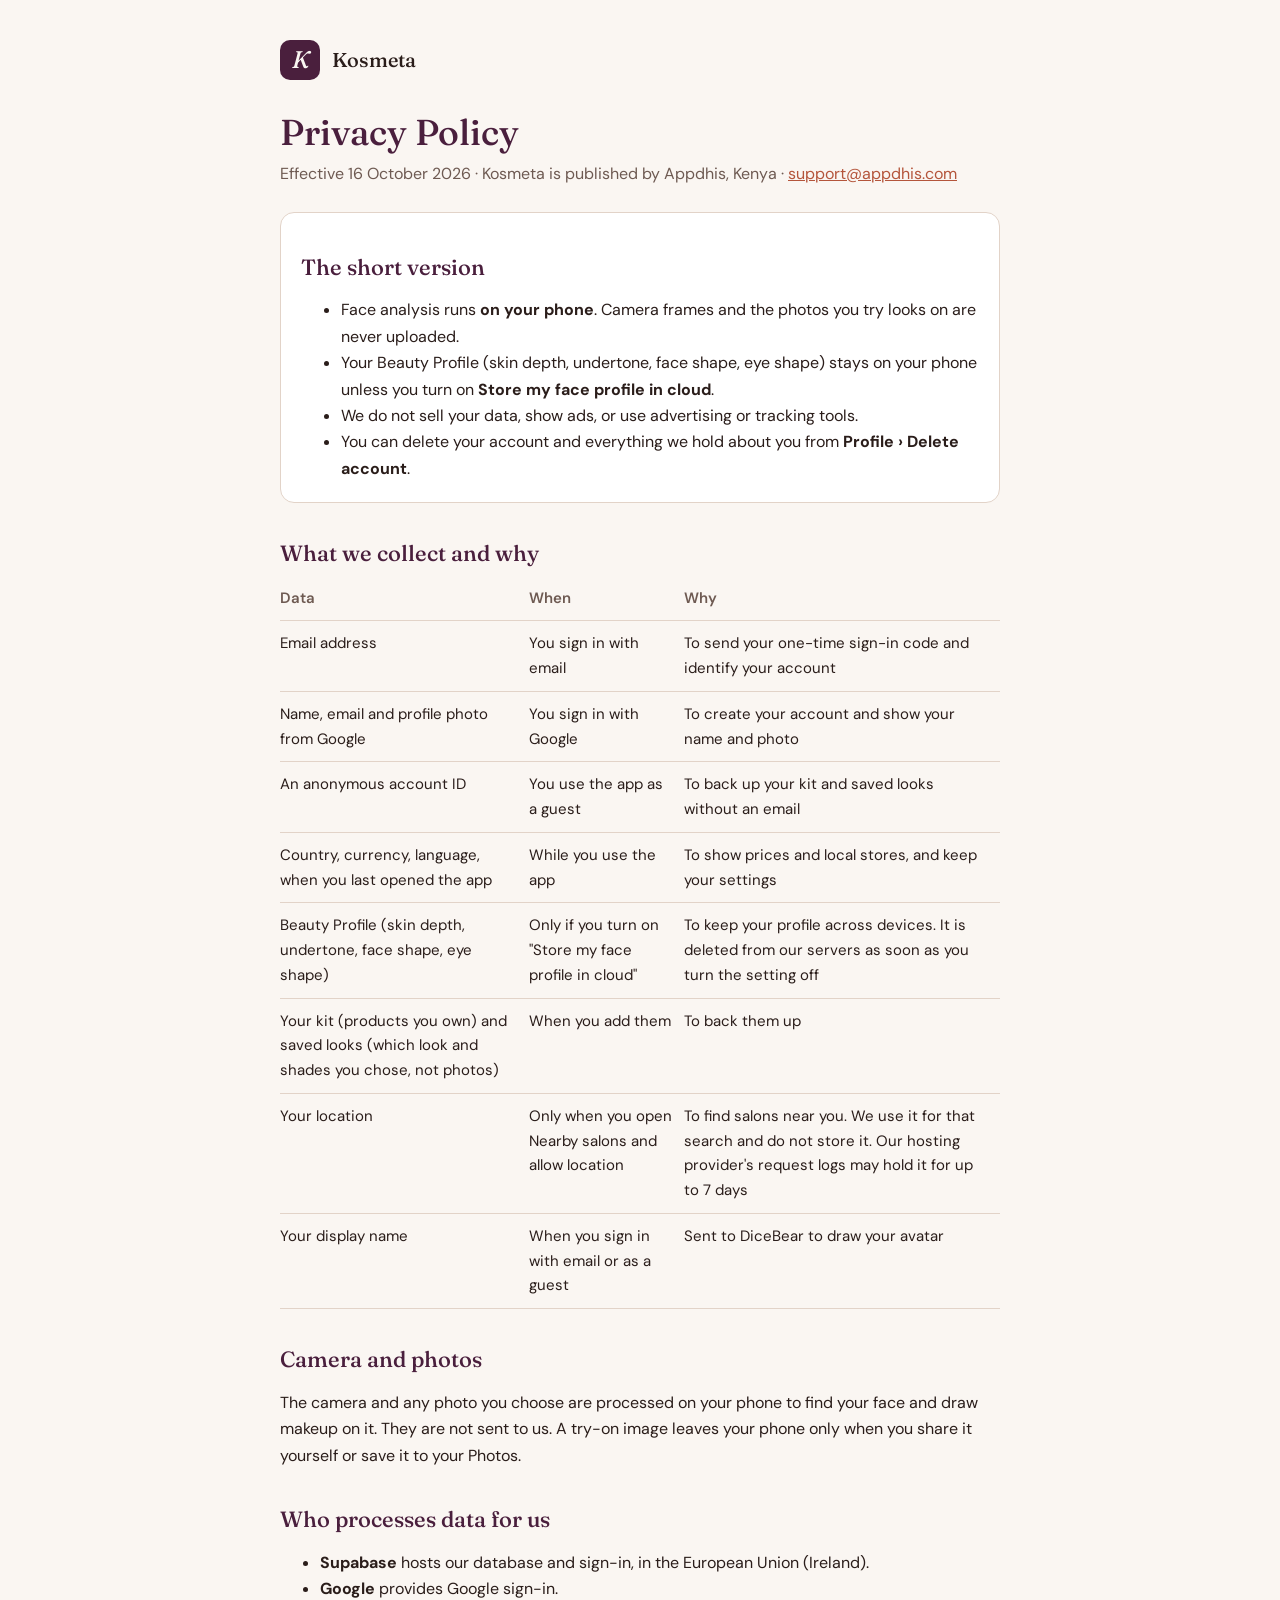
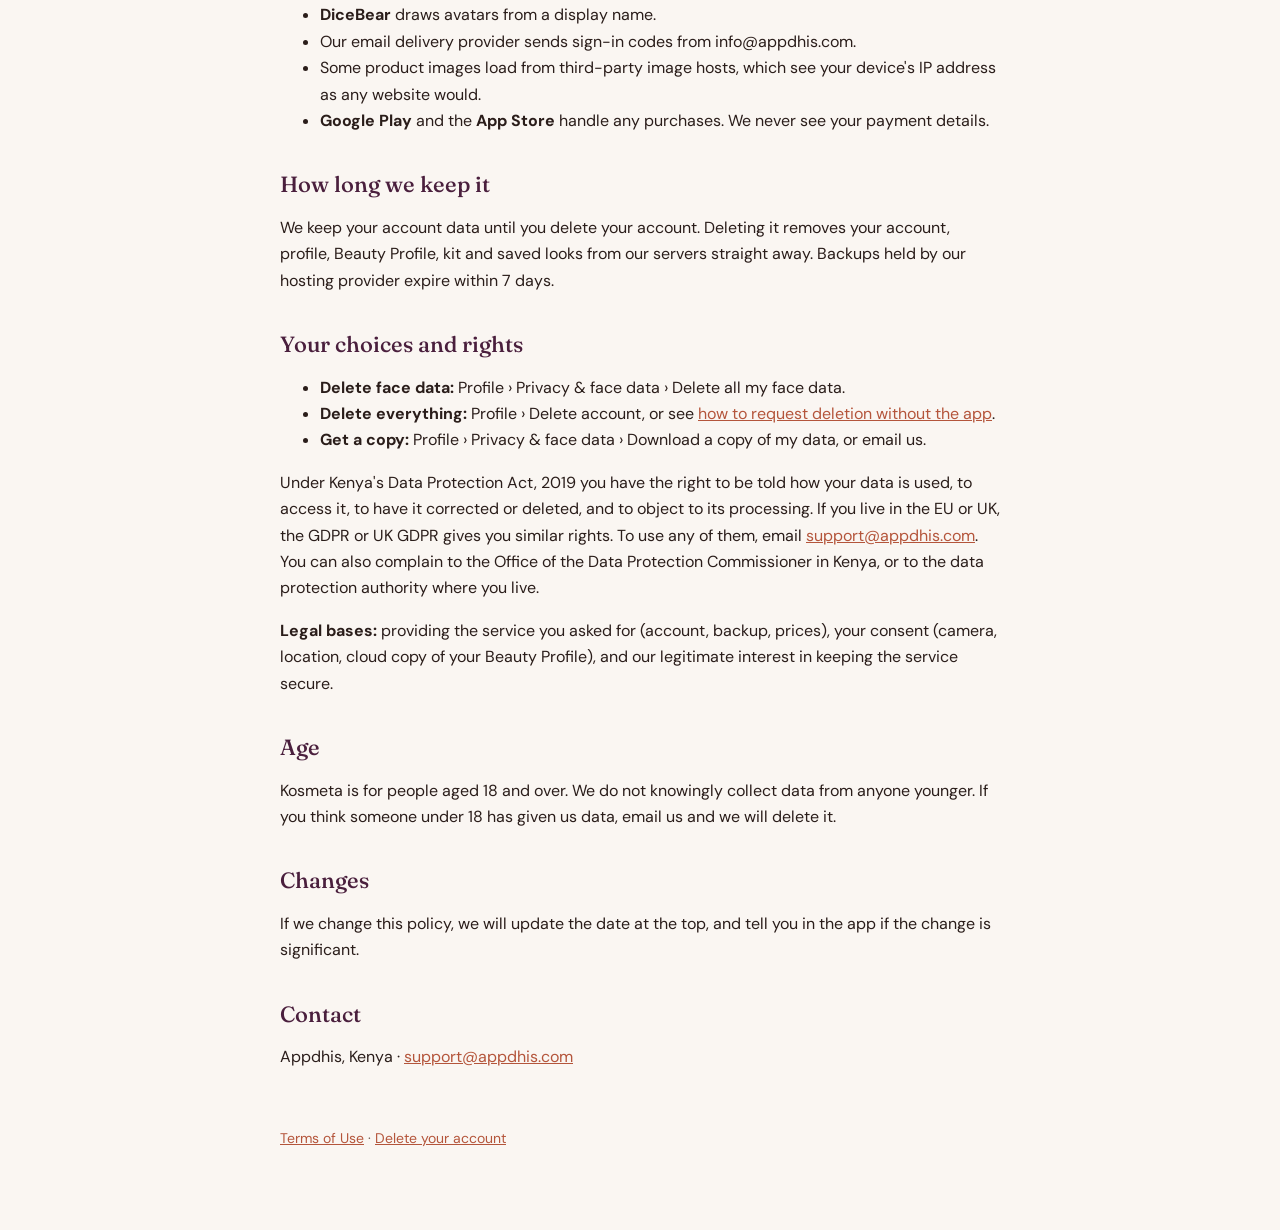
==== privacy/index.html @ b4eac3a7 "Add Kosmeta privacy policy, terms and account deletion pages" ====
<!doctype html>
<html lang="en">
<head>
  <meta charset="utf-8">
  <meta name="viewport" content="width=device-width, initial-scale=1">
  <title>Privacy Policy · Kosmeta</title>
  <meta name="description" content="How Kosmeta, by Appdhis, handles your data.">
  <link rel="preconnect" href="https://fonts.googleapis.com">
  <link rel="stylesheet" href="https://fonts.googleapis.com/css2?family=DM+Sans:wght@400;600&family=Fraunces:ital,wght@0,500;1,500&display=swap">
  <link rel="stylesheet" href="../style.css">
</head>
<body>
<main>
  <header><a href="../"><span class="mark">K</span><span class="name">Kosmeta</span></a></header>

  <h1>Privacy Policy</h1>
  <p class="meta">Effective 16 October 2026 · Kosmeta is published by Appdhis, Kenya · <a href="mailto:support@appdhis.com">support@appdhis.com</a></p>

  <div class="summary">
    <h2>The short version</h2>
    <ul>
      <li>Face analysis runs <strong>on your phone</strong>. Camera frames and the photos you try looks on are never uploaded.</li>
      <li>Your Beauty Profile (skin depth, undertone, face shape, eye shape) stays on your phone unless you turn on <strong>Store my face profile in cloud</strong>.</li>
      <li>We do not sell your data, show ads, or use advertising or tracking tools.</li>
      <li>You can delete your account and everything we hold about you from <strong>Profile › Delete account</strong>.</li>
    </ul>
  </div>

  <h2>What we collect and why</h2>
  <div class="table">
    <table>
      <thead><tr><th>Data</th><th>When</th><th>Why</th></tr></thead>
      <tbody>
        <tr><td>Email address</td><td>You sign in with email</td><td>To send your one-time sign-in code and identify your account</td></tr>
        <tr><td>Name, email and profile photo from Google</td><td>You sign in with Google</td><td>To create your account and show your name and photo</td></tr>
        <tr><td>An anonymous account ID</td><td>You use the app as a guest</td><td>To back up your kit and saved looks without an email</td></tr>
        <tr><td>Country, currency, language, when you last opened the app</td><td>While you use the app</td><td>To show prices and local stores, and keep your settings</td></tr>
        <tr><td>Beauty Profile (skin depth, undertone, face shape, eye shape)</td><td>Only if you turn on "Store my face profile in cloud"</td><td>To keep your profile across devices. It is deleted from our servers as soon as you turn the setting off</td></tr>
        <tr><td>Your kit (products you own) and saved looks (which look and shades you chose, not photos)</td><td>When you add them</td><td>To back them up</td></tr>
        <tr><td>Your location</td><td>Only when you open Nearby salons and allow location</td><td>To find salons near you. We use it for that search and do not store it. Our hosting provider's request logs may hold it for up to 7 days</td></tr>
        <tr><td>Your display name</td><td>When you sign in with email or as a guest</td><td>Sent to DiceBear to draw your avatar</td></tr>
      </tbody>
    </table>
  </div>

  <h2>Camera and photos</h2>
  <p>The camera and any photo you choose are processed on your phone to find your face and draw makeup on it. They are not sent to us. A try-on image leaves your phone only when you share it yourself or save it to your Photos.</p>

  <h2>Who processes data for us</h2>
  <ul>
    <li><strong>Supabase</strong> hosts our database and sign-in, in the European Union (Ireland).</li>
    <li><strong>Google</strong> provides Google sign-in.</li>
    <li><strong>DiceBear</strong> draws avatars from a display name.</li>
    <li>Our email delivery provider sends sign-in codes from info@appdhis.com.</li>
    <li>Some product images load from third-party image hosts, which see your device's IP address as any website would.</li>
    <li><strong>Google Play</strong> and the <strong>App Store</strong> handle any purchases. We never see your payment details.</li>
  </ul>

  <h2>How long we keep it</h2>
  <p>We keep your account data until you delete your account. Deleting it removes your account, profile, Beauty Profile, kit and saved looks from our servers straight away. Backups held by our hosting provider expire within 7 days.</p>

  <h2>Your choices and rights</h2>
  <ul>
    <li><strong>Delete face data:</strong> Profile › Privacy &amp; face data › Delete all my face data.</li>
    <li><strong>Delete everything:</strong> Profile › Delete account, or see <a href="../delete-account/">how to request deletion without the app</a>.</li>
    <li><strong>Get a copy:</strong> Profile › Privacy &amp; face data › Download a copy of my data, or email us.</li>
  </ul>
  <p>Under Kenya's Data Protection Act, 2019 you have the right to be told how your data is used, to access it, to have it corrected or deleted, and to object to its processing. If you live in the EU or UK, the GDPR or UK GDPR gives you similar rights. To use any of them, email <a href="mailto:support@appdhis.com">support@appdhis.com</a>. You can also complain to the Office of the Data Protection Commissioner in Kenya, or to the data protection authority where you live.</p>
  <p><strong>Legal bases:</strong> providing the service you asked for (account, backup, prices), your consent (camera, location, cloud copy of your Beauty Profile), and our legitimate interest in keeping the service secure.</p>

  <h2>Age</h2>
  <p>Kosmeta is for people aged 18 and over. We do not knowingly collect data from anyone younger. If you think someone under 18 has given us data, email us and we will delete it.</p>

  <h2>Changes</h2>
  <p>If we change this policy, we will update the date at the top, and tell you in the app if the change is significant.</p>

  <h2>Contact</h2>
  <p>Appdhis, Kenya · <a href="mailto:support@appdhis.com">support@appdhis.com</a></p>

  <footer><a href="../terms/">Terms of Use</a> · <a href="../delete-account/">Delete your account</a></footer>
</main>
</body>
</html>
---- style.css ----
:root {
  --bg: #faf6f2;
  --surface: #ffffff;
  --text: #2a1d1a;
  --muted: #6e5a52;
  --line: #e2d3c8;
  --brand: #4a1f3d;
  --accent: #b4553b;
}

@media (prefers-color-scheme: dark) {
  :root {
    --bg: #141011;
    --surface: #1c1617;
    --text: #f1e4da;
    --muted: #b9a69c;
    --line: #3a2f30;
    --brand: #e0b3cf;
    --accent: #e07e62;
  }
}

* {
  box-sizing: border-box;
}

body {
  margin: 0;
  background: var(--bg);
  color: var(--text);
  font: 16px/1.65 'DM Sans', system-ui, -apple-system, sans-serif;
}

main {
  max-width: 760px;
  margin: 0 auto;
  padding: 40px 20px 80px;
}

header {
  display: flex;
  align-items: center;
  gap: 12px;
  margin-bottom: 32px;
}

header a {
  display: flex;
  align-items: center;
  gap: 12px;
  color: inherit;
  text-decoration: none;
}

.mark {
  width: 40px;
  height: 40px;
  border-radius: 10px;
  background: #4a1f3d;
  color: #faf6f2;
  display: grid;
  place-items: center;
  font: italic 500 24px/1 'Fraunces', Georgia, serif;
}

.name {
  font: 500 20px/1 'Fraunces', Georgia, serif;
}

h1 {
  font: 500 36px/1.15 'Fraunces', Georgia, serif;
  margin: 0 0 8px;
  color: var(--brand);
}

h2 {
  font: 500 22px/1.3 'Fraunces', Georgia, serif;
  margin: 36px 0 8px;
  color: var(--brand);
}

.meta {
  color: var(--muted);
  margin: 0 0 24px;
}

a {
  color: var(--accent);
}

.summary {
  background: var(--surface);
  border: 1px solid var(--line);
  border-radius: 14px;
  padding: 4px 20px;
}

.table {
  overflow-x: auto;
}

table {
  width: 100%;
  border-collapse: collapse;
  font-size: 15px;
}

th,
td {
  text-align: start;
  vertical-align: top;
  padding: 10px 12px 10px 0;
  border-bottom: 1px solid var(--line);
}

th {
  color: var(--muted);
  font-weight: 600;
}

.cards {
  display: grid;
  gap: 12px;
  grid-template-columns: repeat(auto-fit, minmax(200px, 1fr));
}

.cards a {
  display: block;
  background: var(--surface);
  border: 1px solid var(--line);
  border-radius: 14px;
  padding: 18px 20px;
  color: inherit;
  text-decoration: none;
}

.cards strong {
  display: block;
  color: var(--brand);
  margin-bottom: 4px;
}

footer {
  margin-top: 56px;
  color: var(--muted);
  font-size: 14px;
}
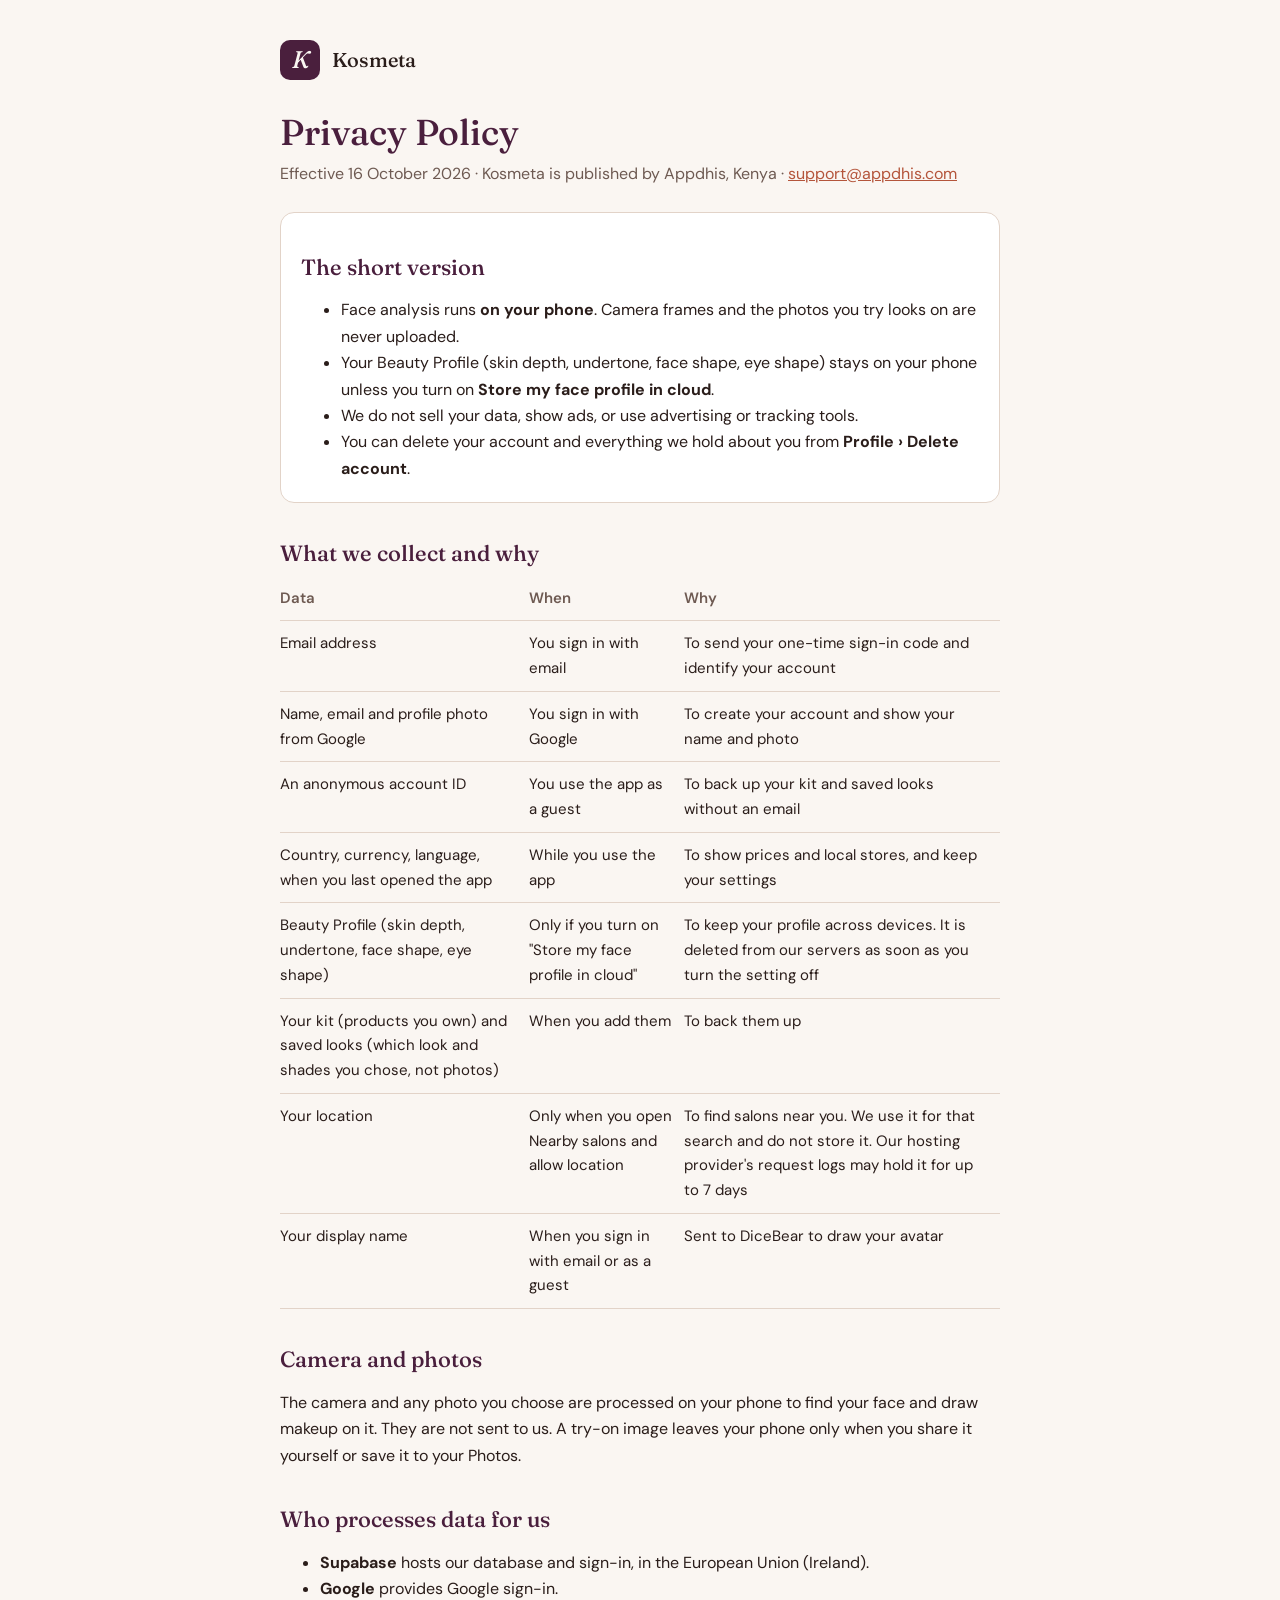
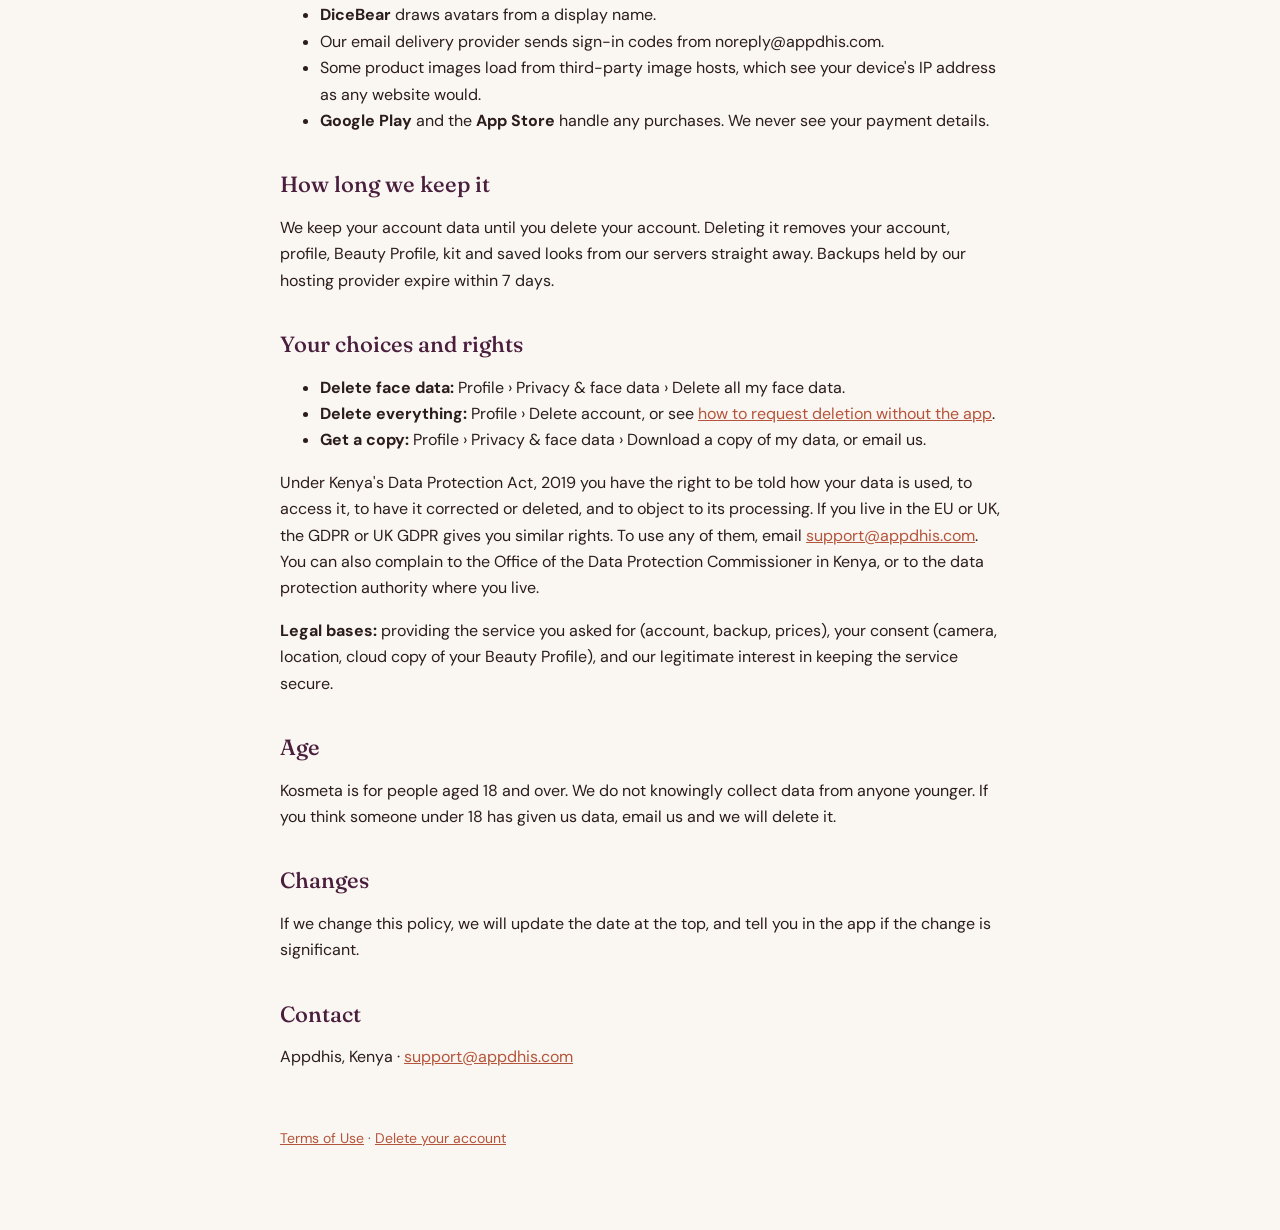
==== commit d8309135: "Sign-in codes are sent from noreply@appdhis.com" ====
--- a/privacy/index.html
+++ b/privacy/index.html
@@ -51,7 +51,7 @@
     <li><strong>Supabase</strong> hosts our database and sign-in, in the European Union (Ireland).</li>
     <li><strong>Google</strong> provides Google sign-in.</li>
     <li><strong>DiceBear</strong> draws avatars from a display name.</li>
-    <li>Our email delivery provider sends sign-in codes from info@appdhis.com.</li>
+    <li>Our email delivery provider sends sign-in codes from noreply@appdhis.com.</li>
     <li>Some product images load from third-party image hosts, which see your device's IP address as any website would.</li>
     <li><strong>Google Play</strong> and the <strong>App Store</strong> handle any purchases. We never see your payment details.</li>
   </ul>
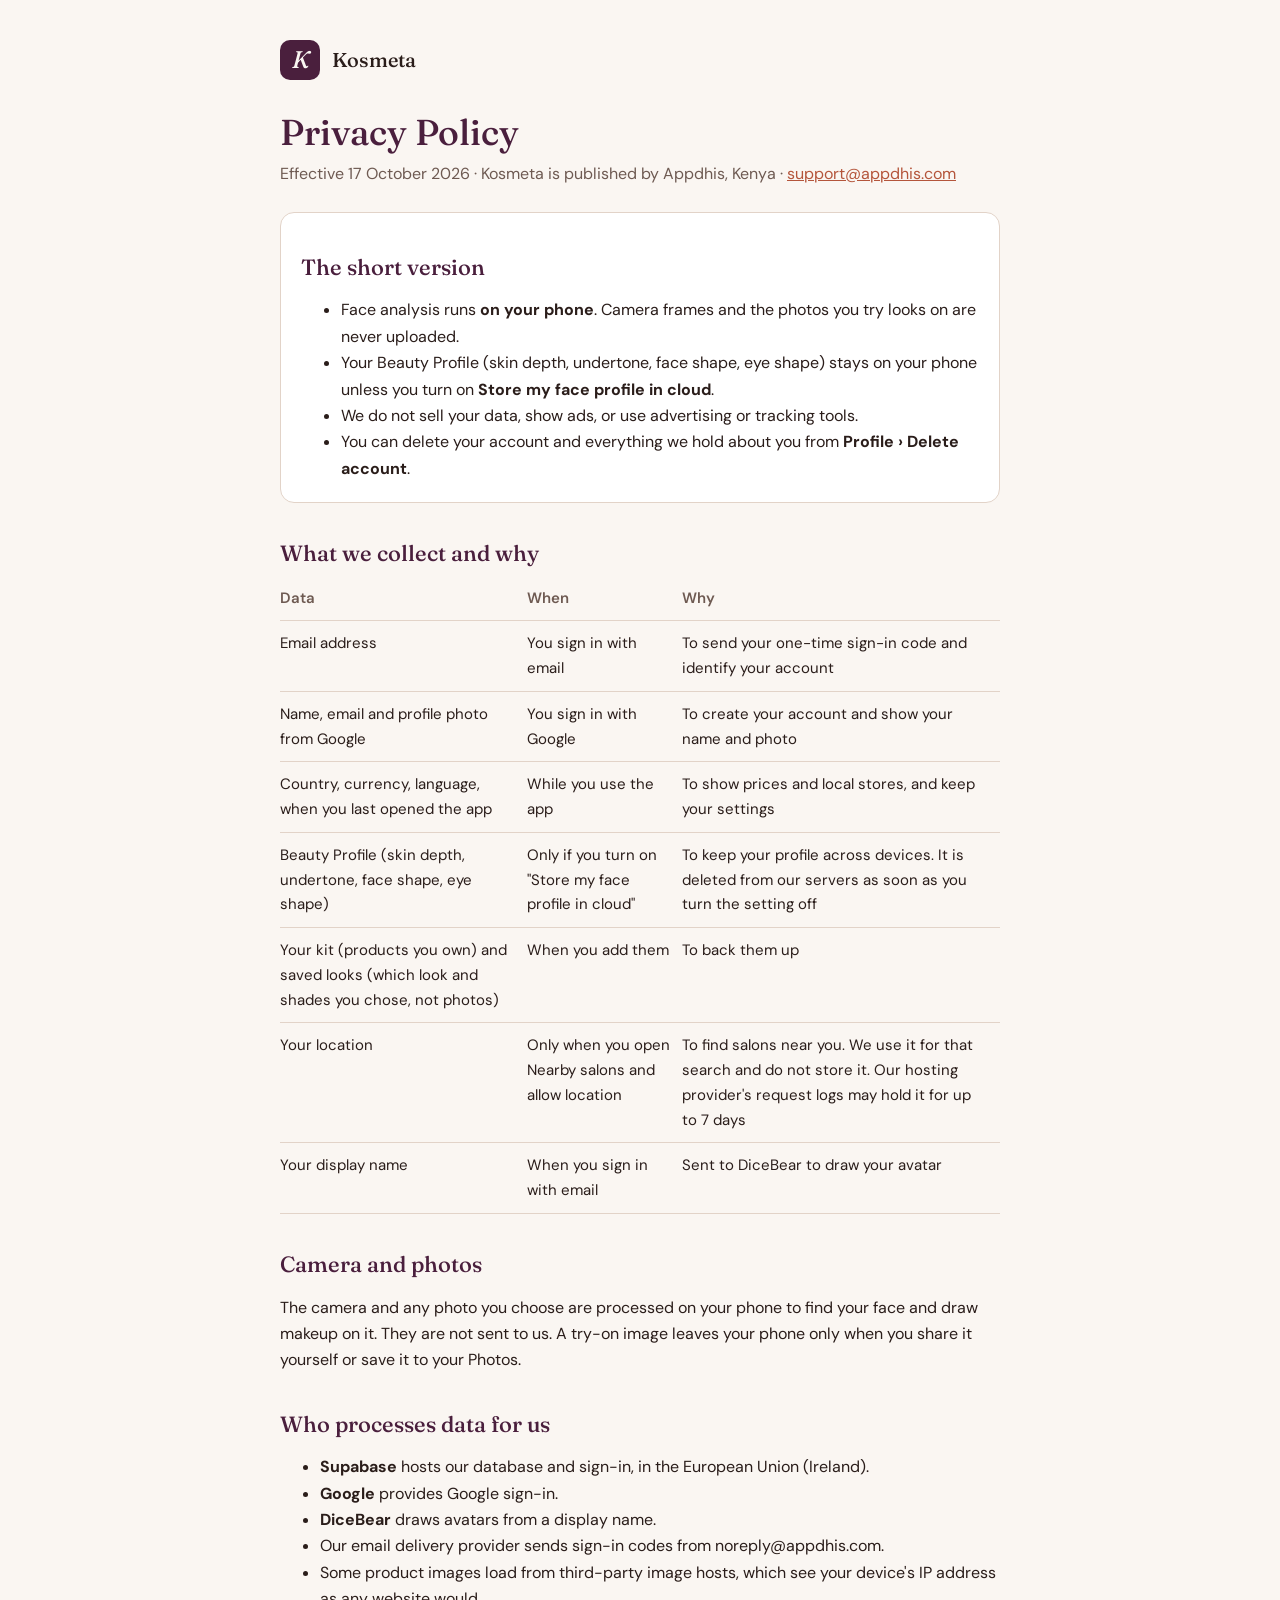
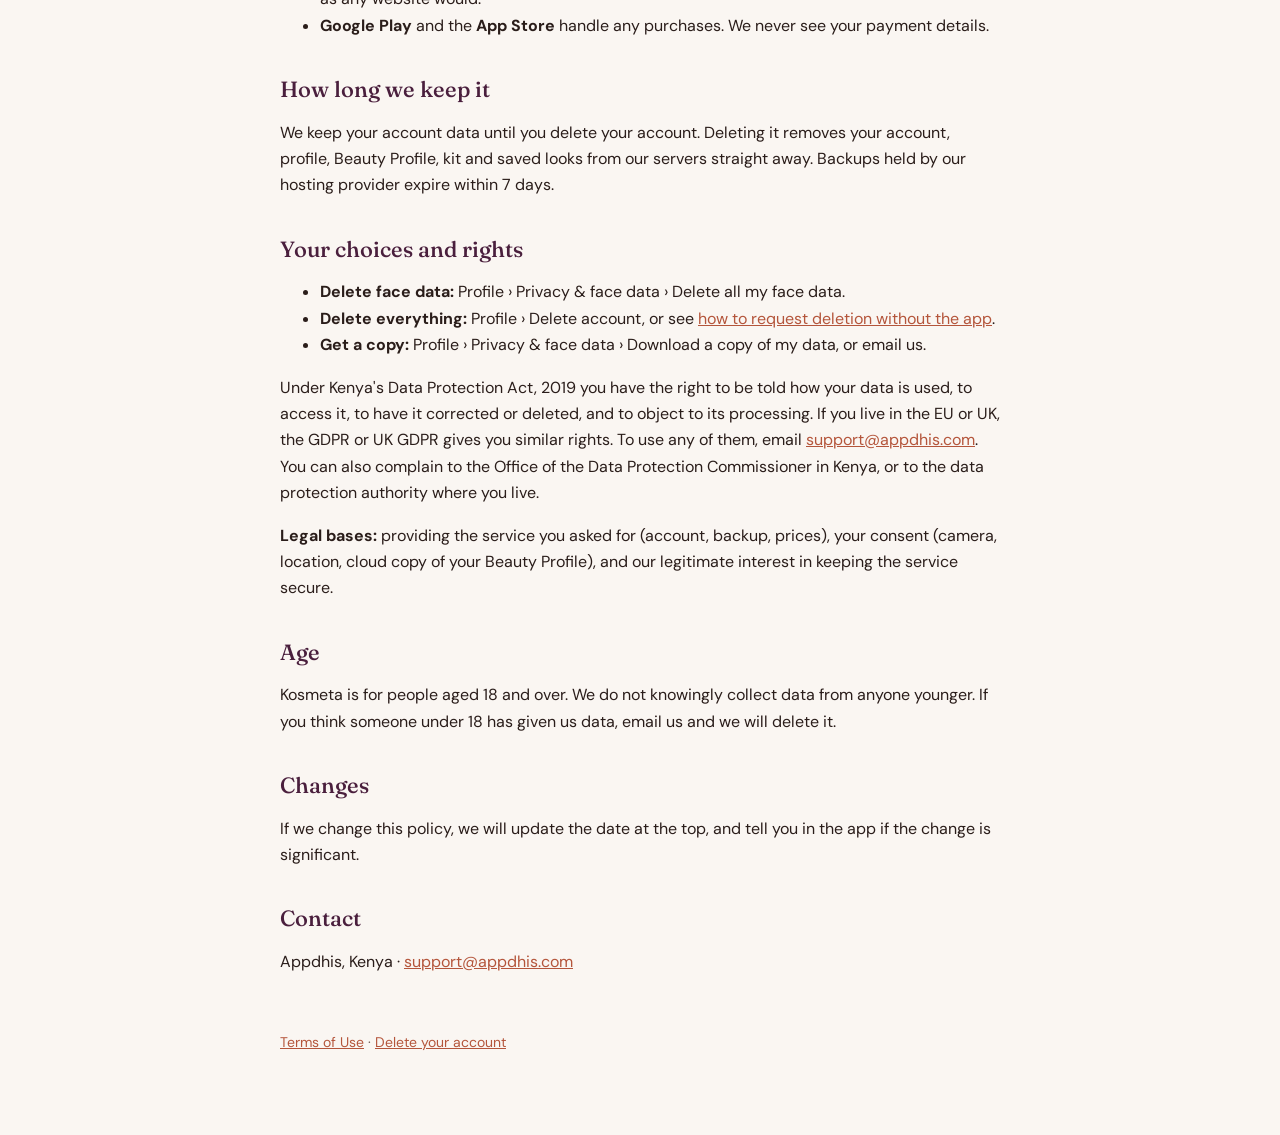
==== commit ea13e8ae: "Guests no longer get an account ID" ====
--- a/privacy/index.html
+++ b/privacy/index.html
@@ -14,7 +14,7 @@
   <header><a href="../"><span class="mark">K</span><span class="name">Kosmeta</span></a></header>
 
   <h1>Privacy Policy</h1>
-  <p class="meta">Effective 16 October 2026 · Kosmeta is published by Appdhis, Kenya · <a href="mailto:support@appdhis.com">support@appdhis.com</a></p>
+  <p class="meta">Effective 17 October 2026 · Kosmeta is published by Appdhis, Kenya · <a href="mailto:support@appdhis.com">support@appdhis.com</a></p>
 
   <div class="summary">
     <h2>The short version</h2>
@@ -33,12 +33,11 @@
       <tbody>
         <tr><td>Email address</td><td>You sign in with email</td><td>To send your one-time sign-in code and identify your account</td></tr>
         <tr><td>Name, email and profile photo from Google</td><td>You sign in with Google</td><td>To create your account and show your name and photo</td></tr>
-        <tr><td>An anonymous account ID</td><td>You use the app as a guest</td><td>To back up your kit and saved looks without an email</td></tr>
         <tr><td>Country, currency, language, when you last opened the app</td><td>While you use the app</td><td>To show prices and local stores, and keep your settings</td></tr>
         <tr><td>Beauty Profile (skin depth, undertone, face shape, eye shape)</td><td>Only if you turn on "Store my face profile in cloud"</td><td>To keep your profile across devices. It is deleted from our servers as soon as you turn the setting off</td></tr>
         <tr><td>Your kit (products you own) and saved looks (which look and shades you chose, not photos)</td><td>When you add them</td><td>To back them up</td></tr>
         <tr><td>Your location</td><td>Only when you open Nearby salons and allow location</td><td>To find salons near you. We use it for that search and do not store it. Our hosting provider's request logs may hold it for up to 7 days</td></tr>
-        <tr><td>Your display name</td><td>When you sign in with email or as a guest</td><td>Sent to DiceBear to draw your avatar</td></tr>
+        <tr><td>Your display name</td><td>When you sign in with email</td><td>Sent to DiceBear to draw your avatar</td></tr>
       </tbody>
     </table>
   </div>
